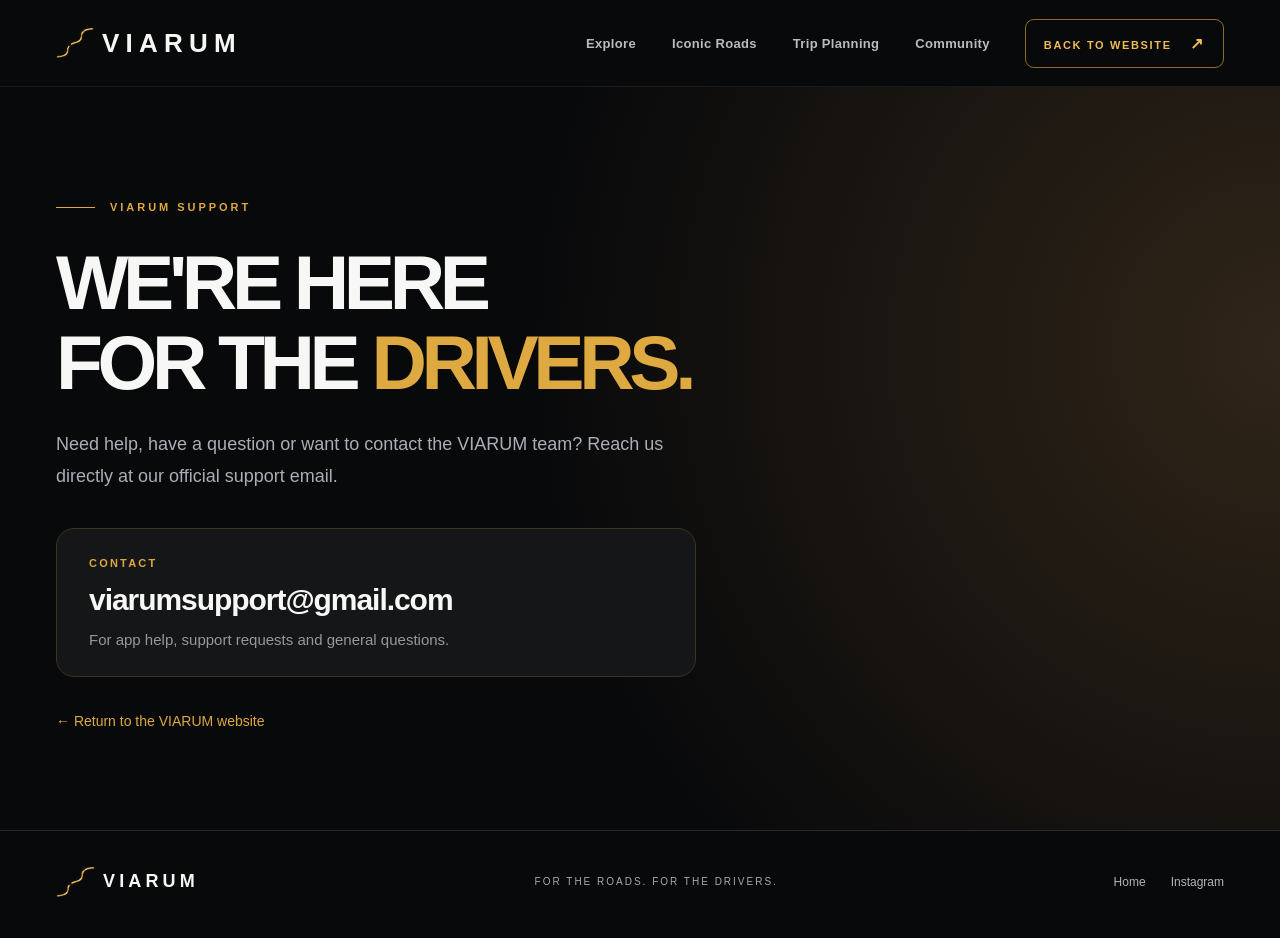
==== support.html @ e1562cad "Launch premium VIARUM marketing website with original brand assets and app previews" ====
<!doctype html>
<html lang="en">
<head>
  <meta charset="utf-8"><meta name="viewport" content="width=device-width, initial-scale=1">
  <meta name="theme-color" content="#08090b">
  <meta name="description" content="VIARUM support and contact information.">
  <link rel="icon" type="image/png" href="assets/favicon.png">
  <link rel="stylesheet" href="styles.css">
  <title>Support | VIARUM</title>
  <script src="script.js" defer></script>
</head>
<body>
  <a class="skip" href="#main">Skip to main content</a>
  <header class="site-header">
    <div class="container header-inner">
      <a class="brand" href="index.html"><img class="brand-mark" src="assets/viarum-mark.png" alt="" width="38" height="38"><span class="brand-name">VIARUM</span></a>
      <nav class="desktop-nav" aria-label="Main navigation"><a href="index.html#explore">Explore</a><a href="index.html#roads">Iconic Roads</a><a href="index.html#planner">Trip Planning</a><a href="index.html#community">Community</a></nav>
      <div class="nav-end"><a class="nav-cta" href="index.html">BACK TO WEBSITE <span aria-hidden="true">↗</span></a><button type="button" class="menu-toggle" aria-label="Open navigation" aria-controls="mobile-nav" aria-expanded="false"><span></span><span></span></button></div>
    </div>
    <nav class="mobile-nav" id="mobile-nav" hidden aria-label="Mobile navigation"><a href="index.html">Home</a><a href="index.html#explore">Explore</a><a href="index.html#roads">Iconic Roads</a></nav>
  </header>
  <main id="main" class="support-main"><div class="container support-content"><p class="eyebrow"><span class="gold-rule"></span> VIARUM SUPPORT</p><h1>WE'RE HERE<br>FOR THE <em>DRIVERS.</em></h1><p>Need help, have a question or want to contact the VIARUM team? Reach us directly at our official support email.</p><div class="support-panel"><p>CONTACT</p><a href="mailto:viarumsupport@gmail.com">viarumsupport@gmail.com</a><span>For app help, support requests and general questions.</span></div><a class="text-back" href="index.html">← Return to the VIARUM website</a></div></main>
  <footer class="site-footer"><div class="container footer-inner"><div class="footer-brand"><img src="assets/viarum-mark.png" alt="" width="40" height="35"><span>VIARUM</span></div><p>FOR THE ROADS. FOR THE DRIVERS.</p><nav aria-label="Footer navigation"><a href="index.html">Home</a><a href="https://www.instagram.com/viarumapp/" target="_blank" rel="noopener noreferrer">Instagram</a></nav></div></footer>
</body>
</html>
---- styles.css ----
:root{--bg:#090a0c;--panel:#161719;--panel2:#1f2023;--stroke:#313237;--gold:#dea940;--gold-light:#f3d08b;--white:#f7f7f6;--muted:#a7a8ad;--soft:#787b83;--max:1320px}
*{box-sizing:border-box}
html{scroll-behavior:smooth}
body{margin:0;overflow-x:hidden;background:var(--bg);color:var(--white);font-family:-apple-system,BlinkMacSystemFont,"Helvetica Neue",Arial,sans-serif;-webkit-font-smoothing:antialiased}
a{color:inherit;text-decoration:none}
img{display:block;max-width:100%}
button{font:inherit}
.container{width:min(var(--max),calc(100% - 112px));margin:0 auto}
.skip{position:absolute;left:-999px;top:auto;width:1px;height:1px;overflow:hidden}
.skip:focus{left:12px;top:12px;width:auto;height:auto;z-index:1000;padding:10px 15px;color:#000;background:#fff}
.site-header{position:sticky;top:0;z-index:90;height:87px;background:rgba(9,10,12,.92);border-bottom:1px solid rgba(255,255,255,.07);backdrop-filter:blur(22px)}
.header-inner{height:100%;display:flex;align-items:center;justify-content:space-between;gap:35px}
.brand,.footer-brand{display:inline-flex;align-items:center;gap:8px}
.brand-mark{width:38px;height:38px;object-fit:contain;object-position:center;mix-blend-mode:screen}
.brand-name,.footer-brand span{font-size:26px;letter-spacing:.24em;font-weight:760;color:#f6f6f4}
.desktop-nav{display:flex;align-items:center;gap:36px;margin-left:auto}
.desktop-nav a{font-size:13px;font-weight:580;color:#b8bbc0;letter-spacing:.025em;transition:color .2s}
.desktop-nav a:hover{color:var(--white)}
.nav-end{display:flex;align-items:center}
.nav-cta{border:1px solid rgba(222,169,64,.62);border-radius:9px;color:#f0bb57;padding:14px 18px;font-size:11px;letter-spacing:.15em;font-weight:800;transition:background .2s}
.nav-cta:hover{background:#2d2619}
.nav-cta span{margin-left:14px;font-size:16px}
.menu-toggle{display:none;border:0;background:transparent;width:42px;height:42px;flex-direction:column;justify-content:center;align-items:center;gap:6px;cursor:pointer}
.menu-toggle span{width:23px;height:2px;background:var(--gold)}
.menu-toggle[aria-expanded="true"] span:first-child{transform:translateY(4px) rotate(45deg)}
.menu-toggle[aria-expanded="true"] span:last-child{transform:translateY(-4px) rotate(-45deg)}
.mobile-nav{display:none}
/* hero */
.hero{position:relative;overflow:hidden;border-bottom:1px solid rgba(255,255,255,.085)}
.hero-ambient{position:absolute;pointer-events:none;inset:0;background:radial-gradient(circle at 72% 40%,rgba(167,108,30,.22),transparent 30%),linear-gradient(90deg,#090a0c 0%,#0a0b0e 42%,#101013 100%)}
.hero-layout{position:relative;display:grid;grid-template-columns:51% 49%;align-items:center;min-height:790px}
.hero-content{position:relative;z-index:4;padding:76px 0 86px}
.hero-kicker,.eyebrow{display:flex;align-items:center;gap:15px;font-size:11px;letter-spacing:.27em;color:var(--gold);font-weight:800;line-height:1.7}
.gold-rule{display:inline-block;width:39px;height:1px;background:var(--gold)}
.hero h1{font-size:clamp(63px,6.1vw,101px);line-height:.98;letter-spacing:-.077em;font-weight:810;margin:30px 0 27px;white-space:nowrap}
.hero h1 span{color:var(--gold)}
.hero-description{font-size:17px;line-height:1.76;color:#b8bbc1;max-width:520px;margin:0}
.hero-actions{display:flex;gap:14px;flex-wrap:wrap;margin-top:34px}
.button{display:inline-flex;align-items:center;justify-content:center;gap:20px;min-height:59px;padding:0 29px;border:1px solid transparent;border-radius:11px;font-weight:820;font-size:12px;letter-spacing:.095em;transition:transform .2s ease,background .2s ease}
.button:hover{transform:translateY(-3px)}
.button-gold{background:linear-gradient(125deg,#eab654,#f2d184 52%,#d4a045);color:#13100b;box-shadow:0 12px 42px rgba(222,169,64,.16)}
.button-outline{border-color:#454649;background:rgba(24,25,29,.55);color:#e7e7e9}
.hero-subline{margin:44px 0 0;font-size:9px;letter-spacing:.16em;color:#8c8d90;font-weight:740}
.hero-subline span{color:var(--gold);margin:0 8px}
.hero-stage{position:relative;height:715px;margin-left:-56px}
.road-photo-wrap{position:absolute;top:22px;right:-56px;width:90%;height:660px;overflow:hidden;border-radius:22px;border:1px solid rgba(222,169,64,.18);box-shadow:0 30px 75px #0009}
.road-photo-wrap img{width:100%;height:100%;object-fit:cover;object-position:50% 52%;filter:saturate(1.02) contrast(1.02)}
.road-photo-wrap:after{content:"";position:absolute;inset:0;background:linear-gradient(90deg,#090a0c 0%,rgba(9,10,12,.46) 30%,transparent 72%),linear-gradient(0deg,rgba(0,0,0,.68),transparent 30%)}
.hero-halo{position:absolute;pointer-events:none;width:560px;height:540px;right:13%;top:9%;background:radial-gradient(circle,rgba(244,172,62,.11),transparent 64%);filter:blur(17px)}
.phone{position:relative;overflow:hidden;background:#080809;border:8px solid #262628;border-radius:47px;box-shadow:0 0 0 2px #515153,0 23px 70px rgba(0,0,0,.78)}
.phone img{width:100%;height:100%;object-fit:cover;object-position:top center;border-radius:37px}
.phone-camera{position:absolute;top:9px;left:50%;width:78px;height:19px;border-radius:18px;background:#020204;z-index:5;transform:translateX(-50%);box-shadow:0 1px 8px #0009}
.hero-phone{position:absolute;top:68px;right:-25px;width:247px;height:538px;z-index:2;transform:rotate(3deg)}
.hero-stamp{position:absolute;bottom:60px;left:64px;z-index:3;padding:12px 24px;display:flex;gap:6px;align-items:center;border:1px solid #92713b77;background:#121311df;backdrop-filter:blur(15px);border-radius:14px;box-shadow:0 10px 50px #0008}
.hero-stamp img{width:72px;height:46px;object-fit:contain;mix-blend-mode:screen}
.hero-stamp span{font-size:12px;letter-spacing:.18em;font-weight:790;color:#f1dbb1;line-height:1.6}
.hero-image-caption{position:absolute;right:0;bottom:2px;font-size:10px;letter-spacing:.17em;color:#8e8f93;font-weight:700}
.hero-bottom{position:relative;display:flex;align-items:center;justify-content:space-between;padding:14px 0 23px;font-size:9px;color:#8d8e92;letter-spacing:.22em;font-weight:700}
/* intro */
.intro-section{padding:135px 0 148px;background:#0b0c0e}
.intro-grid{display:grid;grid-template-columns:31% 69%;gap:30px}
.intro-label{font-size:11px;font-weight:780;letter-spacing:.19em;color:#aaadb2;padding-top:24px}
.section-no{color:var(--gold)}
.intro-body h2{margin:0;font-size:clamp(43px,5.4vw,76px);line-height:1.12;letter-spacing:-.055em;font-weight:780}
em{font-style:normal;color:var(--gold)}
.intro-body p{margin:29px 0 39px;font-size:18px;color:#afb2bb;line-height:1.85;max-width:705px}
.intro-values{display:flex;flex-wrap:wrap;gap:15px}
.intro-values span{font-size:10px;color:#d9d9d9;letter-spacing:.16em;font-weight:800;border:1px solid #3d3d41;padding:13px 18px;border-radius:7px}
/* feature editorial */
.feature-section{border-top:1px solid rgba(255,255,255,.05);overflow:hidden}
.feature-roads{background:radial-gradient(circle at 30% 50%,rgba(198,130,36,.07),transparent 37%),#0e0f11}
.feature-planner{background:radial-gradient(circle at 78% 40%,rgba(198,130,36,.08),transparent 40%),#090a0c}
.feature-grid{display:grid;grid-template-columns:54% 46%;align-items:center;min-height:825px;gap:40px}
.feature-reverse{grid-template-columns:44% 56%}
.feature-visual{height:740px;position:relative}
.visual-roads{display:flex;align-items:center;justify-content:center}
.visual-texture{font-size:330px;font-weight:900;letter-spacing:-.1em;line-height:1;color:#1d1b18;position:absolute;top:160px;left:15px;text-shadow:0 0 50px #dda3380a}
.feature-phone{position:absolute;width:253px;height:550px;z-index:2}
.phone-roads-one{left:80px;top:54px;transform:rotate(-8deg)}
.phone-roads-two{left:280px;top:134px;transform:rotate(7deg);z-index:3}
.visual-label{position:absolute;bottom:10px;left:60px;font-size:10px;letter-spacing:.18em;color:#b1b2b5;font-weight:700}
.visual-label span{color:var(--gold)}
.feature-copy{padding:48px 0}
.feature-copy h2{font-weight:790;font-size:clamp(49px,4.6vw,71px);line-height:1.08;letter-spacing:-.06em;margin:28px 0}
.feature-copy>p:not(.eyebrow){font-size:17px;line-height:1.86;color:#aaadb5;max-width:500px}
.feature-details{display:grid;gap:23px;margin-top:39px;padding-top:29px;border-top:1px solid #323338}
.feature-details>div{display:flex;gap:20px;flex-direction:column}
.feature-details strong{font-size:11px;letter-spacing:.14em;color:#e9b653}
.feature-details span{color:#a8a9ad;font-size:14px;line-height:1.5}
.visual-plan{display:flex;align-items:center;justify-content:center}
.phone-plan-one{left:100px;top:35px;transform:rotate(-7deg);z-index:3}
.phone-plan-two{left:330px;top:140px;transform:rotate(7deg)}
/* scenic statement */
.cinematic{height:690px;position:relative;overflow:hidden;border-top:1px solid #403015;border-bottom:1px solid #4f3918}
.cinematic-image{position:absolute;inset:0;background:#050505}
.cinematic-image img{width:100%;height:100%;object-fit:cover;object-position:50% 65%;opacity:.61}
.cinematic-image:after{content:"";position:absolute;inset:0;background:linear-gradient(90deg,#08090be8 0%,#08090b8a 45%,#08090b2a 100%),linear-gradient(0deg,#08090ba8,transparent 35%)}
.cinematic-content{position:relative;height:100%;display:flex;flex-direction:column;align-items:flex-start;justify-content:center}
.cinematic-content img{object-fit:contain;object-position:left;width:120px;height:90px;mix-blend-mode:screen}
.cinematic-content p{font-weight:800;font-size:11px;letter-spacing:.27em;color:#f2c06b;margin:18px 0}
.cinematic-content h2{font-size:clamp(55px,6.2vw,94px);line-height:1.02;letter-spacing:-.06em;margin:6px 0;font-weight:810}
/* screenshots */
.community-section{padding:143px 0 130px;background:#0d0e10}
.community-head{display:flex;align-items:flex-end;justify-content:space-between;gap:65px}
.community-head h2{font-size:clamp(46px,5.1vw,76px);font-weight:790;letter-spacing:-.058em;line-height:1.1;margin:23px 0 0}
.community-head>p{max-width:340px;font-size:17px;line-height:1.83;color:#b1b2b8;margin:0 0 7px}
.screen-showcase{display:grid;grid-template-columns:repeat(3,minmax(0,1fr));gap:30px;margin-top:77px}
.showcase-item{min-width:0;display:flex;flex-direction:column;align-items:center;gap:28px}
.showcase-phone{width:min(100%,293px);height:637px}
.showcased{transform:translateY(-24px)}
.showcase-caption{width:min(100%,315px)}
.showcase-caption>span{font-size:10px;font-weight:810;letter-spacing:.16em;color:var(--gold)}
.showcase-caption h3{font-size:26px;letter-spacing:-.035em;font-weight:710;margin:12px 0 8px}
.showcase-caption p{margin:0;font-size:15px;line-height:1.68;color:#9c9ea5}
.screen-disclosure{text-align:center;font-size:11px;letter-spacing:.04em;color:#777982;margin-top:65px}
/* close */
.closing-section{border-top:1px solid #292a2e;background:radial-gradient(circle at 50% 40%,#2b2115 0%,#101012 42%,#090a0c 76%);padding:110px 0 120px}
.closing-inner{display:flex;align-items:center;flex-direction:column;text-align:center}
.closing-inner img{width:115px;height:88px;object-fit:contain;mix-blend-mode:screen;margin-bottom:32px}
.closing-inner .eyebrow{display:block}
.closing-inner h2{font-size:clamp(65px,7.3vw,106px);line-height:.98;letter-spacing:-.065em;margin:24px 0 21px}
.closing-inner>p:not(.eyebrow){max-width:620px;color:#b8b8bc;font-size:18px;line-height:1.85;margin:0 auto 36px}
/* footer */
.site-footer{padding:35px 0 40px;border-top:1px solid #292a30;background:#08090b}
.footer-inner{display:flex;align-items:center;justify-content:space-between;gap:24px}
.footer-brand img{width:39px;height:32px;object-fit:contain;mix-blend-mode:screen}
.footer-brand span{font-size:18px;letter-spacing:.23em}
.footer-inner p{font-size:10px;letter-spacing:.2em;color:#a9a9a9}
.footer-inner nav{display:flex;gap:25px;flex-wrap:wrap}
.footer-inner nav a{font-size:12px;color:#b4b4b8}
/* support */
.support-main{min-height:calc(100vh - 167px);display:flex;align-items:center;background:radial-gradient(circle at 100% 35%,#302518,#08090b 55%);padding:100px 0}
.support-content h1{font-size:clamp(55px,6vw,88px);line-height:1.05;letter-spacing:-.07em;margin:25px 0}
.support-content>p:not(.eyebrow){font-size:18px;line-height:1.8;color:#aaaeb6;max-width:610px}
.support-panel{max-width:640px;background:#151618;border:1px solid #3c3323;border-radius:18px;padding:28px 32px;margin:35px 0}
.support-panel>p{font-size:11px;font-weight:800;letter-spacing:.2em;color:var(--gold);margin:0 0 14px}
.support-panel>a{display:block;font-size:clamp(18px,3vw,30px);font-weight:650;letter-spacing:-.035em;overflow-wrap:anywhere}
.support-panel>span{display:block;margin-top:14px;color:#96989e;font-size:15px}
.text-back{font-size:14px;color:var(--gold)}
@media(max-width:1230px){
 .container{width:calc(100% - 76px)}
 .hero-layout{grid-template-columns:52% 48%}
 .hero h1{font-size:clamp(60px,6.1vw,84px)}
 .hero-stage{margin-left:-20px}
 .road-photo-wrap{right:-35px}
 .feature-grid{grid-template-columns:52% 48%}
 .feature-reverse{grid-template-columns:45% 55%}
 .phone-roads-one{left:40px}.phone-roads-two{left:205px}
 .phone-plan-one{left:60px}.phone-plan-two{left:230px}
}
@media(max-width:960px){
 .desktop-nav,.nav-cta{display:none}
 .menu-toggle{display:flex}
 .mobile-nav:not([hidden]){display:flex;flex-direction:column;gap:0;background:#111214;border-top:1px solid #303137;padding:9px 38px 22px}
 .mobile-nav a{font-size:15px;padding:15px 0;border-bottom:1px solid #292a2d}
 .hero-layout{grid-template-columns:1fr;min-height:auto}
 .hero-content{padding:88px 0 15px}
 .hero h1{font-size:clamp(65px,10.6vw,95px)}
 .hero-description{max-width:650px}
 .hero-stage{margin:15px auto 20px;width:min(100%,680px);height:650px}
 .road-photo-wrap{right:0;top:0;height:600px}
 .hero-phone{right:14px;top:50px}
 .hero-stamp{left:55px;bottom:65px}
 .intro-section{padding:100px 0}
 .intro-grid{grid-template-columns:1fr;gap:34px}
 .feature-grid,.feature-reverse{grid-template-columns:1fr;gap:0;padding-top:65px;padding-bottom:65px;min-height:auto}
 .feature-visual{order:2;width:min(100%,650px);margin:auto;height:700px}
 .feature-copy{order:1;padding:20px 0 40px}
 .feature-copy>p:not(.eyebrow){max-width:680px}
 .feature-details{grid-template-columns:repeat(2,1fr)}
 .phone-roads-one{left:15%;}.phone-roads-two{left:46%}
 .phone-plan-one{left:17%;}.phone-plan-two{left:48%}
 .cinematic{height:560px}
 .community-section{padding:100px 0}
 .community-head{display:block}
 .community-head>p{max-width:620px;margin-top:24px}
 .showcase-phone{height:550px}
}
@media(max-width:640px){
 .container{width:calc(100% - 38px)}
 .site-header{height:68px}
 .brand-mark{width:31px;height:31px}.brand-name{font-size:20px}
 .hero-content{padding:64px 0 0}
 .hero-kicker,.eyebrow{font-size:9px;letter-spacing:.19em;gap:10px}.gold-rule{width:25px}
 .hero h1{font-size:clamp(51px,13vw,70px);margin:24px 0}
 .hero-description{font-size:15px;line-height:1.76}
 .hero-actions{gap:11px;margin-top:27px}
 .button{font-size:11px;min-height:52px;width:100%;padding:0 22px}
 .hero-subline{font-size:7.5px;line-height:1.6;margin:26px 0 0}
 .hero-subline span{margin:0 3px}
 .hero-stage{height:510px;width:100%;margin-top:25px}
 .road-photo-wrap{height:485px;width:98%;right:0;top:0;border-radius:15px}
 .hero-phone{width:173px;height:376px;right:4px;top:38px;border-radius:34px;border-width:6px}
 .hero-phone img{border-radius:26px}
 .phone-camera{top:6px;height:12px;width:60px}
 .hero-stamp{left:-2px;bottom:28px;padding:8px 11px;border-radius:10px}
 .hero-stamp img{width:43px;height:33px}.hero-stamp span{font-size:8px}
 .hero-image-caption{right:8px;bottom:3px;font-size:7px}
 .hero-bottom{padding:9px 0 20px}
 .intro-section{padding:77px 0 84px}
 .intro-grid{gap:27px}.intro-body h2{font-size:clamp(38px,10vw,53px)}
 .intro-body p{font-size:15px;margin:20px 0 28px}
 .intro-values{gap:8px}.intro-values span{font-size:8px;padding:10px 12px}
 .feature-grid,.feature-reverse{padding-top:65px;padding-bottom:42px}
 .feature-copy h2{font-size:clamp(42px,11vw,60px);margin:17px 0}
 .feature-copy>p:not(.eyebrow){font-size:15px;line-height:1.77}
 .feature-details{display:block;margin-top:25px;padding-top:20px}.feature-details>div{margin-bottom:18px;gap:7px}
 .feature-visual{height:535px}
 .feature-phone{width:177px;height:387px;border-width:6px;border-radius:34px}
 .feature-phone img{border-radius:25px}
 .phone-roads-one{left:3%;top:38px}.phone-roads-two{left:46%;top:110px}
 .phone-plan-one{left:5%;top:37px}.phone-plan-two{left:47%;top:110px}
 .visual-texture{font-size:230px;left:2px;top:120px}
 .visual-label{font-size:8px;left:5px;bottom:15px}
 .cinematic{height:460px}
 .cinematic-content img{width:76px;height:58px}
 .cinematic-content h2{font-size:clamp(42px,10.6vw,62px)}
 .cinematic-content p{font-size:8.5px}
 .community-section{padding:78px 0}
 .community-head h2{font-size:clamp(43px,10vw,57px);margin-top:15px}
 .community-head>p{font-size:15px;line-height:1.77;margin-top:16px}
 .screen-showcase{display:flex;overflow-x:auto;scroll-snap-type:x mandatory;gap:20px;align-items:flex-start;margin:38px -19px 0;padding:10px 35px 35px;scrollbar-width:none}
 .screen-showcase::-webkit-scrollbar{display:none}
 .showcase-item{flex:0 0 75vw;max-width:300px;scroll-snap-align:center;gap:23px}
 .showcase-phone{width:100%;height:auto;aspect-ratio:706/1536;max-height:630px;border-radius:37px}
 .showcase-phone img{border-radius:28px}
 .showcased{transform:none}
 .showcase-caption{max-width:100%}
 .showcase-caption h3{font-size:21px}
 .showcase-caption p{font-size:13px}
 .screen-disclosure{font-size:10px;margin-top:16px}
 .closing-section{padding:88px 0 95px}
 .closing-inner img{width:95px;height:70px;margin-bottom:18px}
 .closing-inner h2{font-size:clamp(49px,12vw,75px)}
 .closing-inner>p:not(.eyebrow){font-size:15px}
 .closing-inner .button{width:auto;min-width:240px}
 .footer-inner{flex-direction:column;align-items:flex-start;gap:12px}
 .footer-inner nav{gap:20px}
 .support-main{padding:90px 0}
 .support-content h1{font-size:clamp(45px,12vw,65px)}
 .support-content>p:not(.eyebrow){font-size:15px}
 .support-panel{padding:23px}
}
@media(prefers-reduced-motion:reduce){html{scroll-behavior:auto}.button{transition:none}}
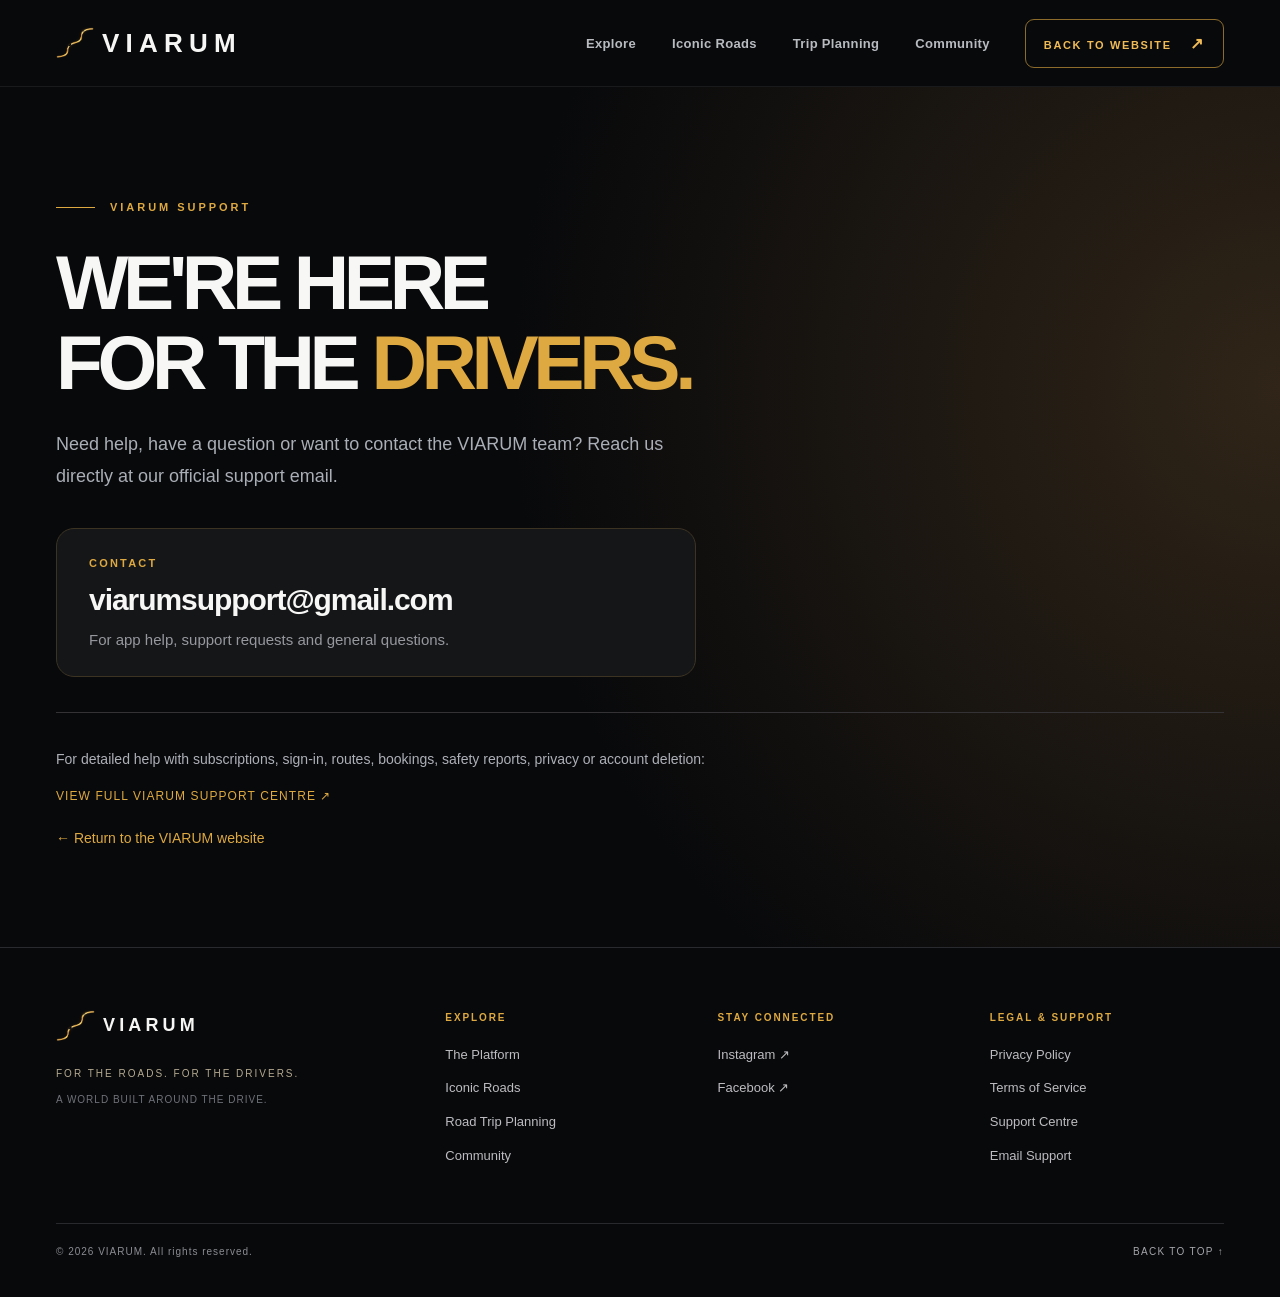
==== commit 8384669a: "Add official Facebook and legal policy links with luxury footer" ====
--- a/support.html
+++ b/support.html
@@ -19,7 +19,15 @@
     </div>
     <nav class="mobile-nav" id="mobile-nav" hidden aria-label="Mobile navigation"><a href="index.html">Home</a><a href="index.html#explore">Explore</a><a href="index.html#roads">Iconic Roads</a></nav>
   </header>
-  <main id="main" class="support-main"><div class="container support-content"><p class="eyebrow"><span class="gold-rule"></span> VIARUM SUPPORT</p><h1>WE'RE HERE<br>FOR THE <em>DRIVERS.</em></h1><p>Need help, have a question or want to contact the VIARUM team? Reach us directly at our official support email.</p><div class="support-panel"><p>CONTACT</p><a href="mailto:viarumsupport@gmail.com">viarumsupport@gmail.com</a><span>For app help, support requests and general questions.</span></div><a class="text-back" href="index.html">← Return to the VIARUM website</a></div></main>
-  <footer class="site-footer"><div class="container footer-inner"><div class="footer-brand"><img src="assets/viarum-mark.png" alt="" width="40" height="35"><span>VIARUM</span></div><p>FOR THE ROADS. FOR THE DRIVERS.</p><nav aria-label="Footer navigation"><a href="index.html">Home</a><a href="https://www.instagram.com/viarumapp/" target="_blank" rel="noopener noreferrer">Instagram</a></nav></div></footer>
+  <main id="main" class="support-main"><div class="container support-content"><p class="eyebrow"><span class="gold-rule"></span> VIARUM SUPPORT</p><h1>WE'RE HERE<br>FOR THE <em>DRIVERS.</em></h1><p>Need help, have a question or want to contact the VIARUM team? Reach us directly at our official support email.</p><div class="support-panel"><p>CONTACT</p><a href="mailto:viarumsupport@gmail.com">viarumsupport@gmail.com</a><span>For app help, support requests and general questions.</span></div><div class="support-more"><p>For detailed help with subscriptions, sign-in, routes, bookings, safety reports, privacy or account deletion:</p><a class="text-back" href="https://viarumapp.github.io/viarum/support.html">VIEW FULL VIARUM SUPPORT CENTRE ↗</a></div><a class="text-back" href="index.html">← Return to the VIARUM website</a></div></main>
+  <footer class="site-footer">
+ <div class="container footer-inner footer-luxe">
+  <div class="footer-identity"><a class="footer-brand" href="index.html" aria-label="VIARUM home"><img src="assets/viarum-mark.png" alt="" width="40" height="35"><span>VIARUM</span></a><p>FOR THE ROADS. FOR THE DRIVERS.</p><span class="footer-tagline">A WORLD BUILT AROUND THE DRIVE.</span></div>
+  <div class="footer-group"><p class="footer-heading">EXPLORE</p><nav aria-label="Explore"><a href="index.html#explore">The Platform</a><a href="index.html#roads">Iconic Roads</a><a href="index.html#planner">Road Trip Planning</a><a href="index.html#community">Community</a></nav></div>
+  <div class="footer-group"><p class="footer-heading">STAY CONNECTED</p><nav aria-label="Social media"><a href="https://www.instagram.com/viarumapp/" target="_blank" rel="noopener noreferrer">Instagram ↗</a><a href="https://www.facebook.com/profile.php?id=1287284864467090" target="_blank" rel="noopener noreferrer">Facebook ↗</a></nav></div>
+  <div class="footer-group"><p class="footer-heading">LEGAL & SUPPORT</p><nav aria-label="Legal and support"><a href="https://viarumapp.github.io/viarum/privacy.html">Privacy Policy</a><a href="https://viarumapp.github.io/viarum/terms.html">Terms of Service</a><a href="https://viarumapp.github.io/viarum/support.html">Support Centre</a><a href="mailto:viarumsupport@gmail.com">Email Support</a></nav></div>
+ </div>
+ <div class="container footer-base"><span>© 2026 VIARUM. All rights reserved.</span><a href="#top">BACK TO TOP ↑</a></div>
+</footer>
 </body>
 </html>
--- a/styles.css
+++ b/styles.css
@@ -242,3 +242,23 @@
  .support-panel{padding:23px}
 }
 @media(prefers-reduced-motion:reduce){html{scroll-behavior:auto}.button{transition:none}}
+
+/* Official social and legal footer */
+.site-footer{padding-top:62px}
+.footer-luxe{display:grid;grid-template-columns:minmax(230px,1.5fr) repeat(3,minmax(140px,1fr));gap:38px;align-items:start}
+.footer-luxe .footer-identity{min-width:0}
+.footer-luxe .footer-identity p{font-size:10px;letter-spacing:.2em;margin-top:20px;color:#b5aa91;line-height:1.6}
+.footer-tagline{display:block;color:#70727a;font-size:10px;letter-spacing:.1em;margin-top:12px}
+.footer-luxe .footer-heading{font-size:10px;font-weight:800;letter-spacing:.19em;color:var(--gold);margin:2px 0 22px}
+.footer-luxe .footer-group nav{display:flex;flex-direction:column;align-items:flex-start;gap:13px}
+.footer-luxe .footer-group nav a{font-size:13px;color:#bdbdc1;letter-spacing:0;line-height:1.6;text-decoration:none;transition:color .2s ease}
+.footer-luxe .footer-group nav a:hover,.footer-luxe .footer-group nav a:focus{color:var(--gold)}
+.footer-base{display:flex;justify-content:space-between;align-items:center;gap:15px;flex-wrap:wrap;border-top:1px solid #27292d;padding-top:22px;margin-top:56px;color:#8b8c92;font-size:10px;letter-spacing:.1em}
+.footer-base a{color:#a4a5aa;font-size:10px;text-decoration:none;letter-spacing:.13em}
+.closing-actions{display:flex;gap:15px;flex-wrap:wrap;justify-content:center}
+.closing-actions .button{min-width:192px}
+.support-more{border-top:1px solid #343235;padding:21px 0 25px;margin-top:24px}
+.support-more p{font-size:14px;color:#aeb0b8;line-height:1.7}
+.support-more .text-back{font-size:12px;letter-spacing:.09em}
+@media(max-width:920px){.footer-luxe{grid-template-columns:repeat(2,minmax(0,1fr));gap:40px}.footer-identity{grid-column:span 2}}
+@media(max-width:640px){.site-footer{padding-top:48px}.footer-luxe{grid-template-columns:repeat(2,minmax(0,1fr));gap:30px}.footer-identity{grid-column:span 2}.footer-luxe .footer-heading{font-size:9px}.footer-luxe .footer-group nav a{font-size:12px}.closing-actions{width:min(100%,340px);flex-direction:column}.closing-actions .button{width:100%}.footer-base{margin-top:36px}}
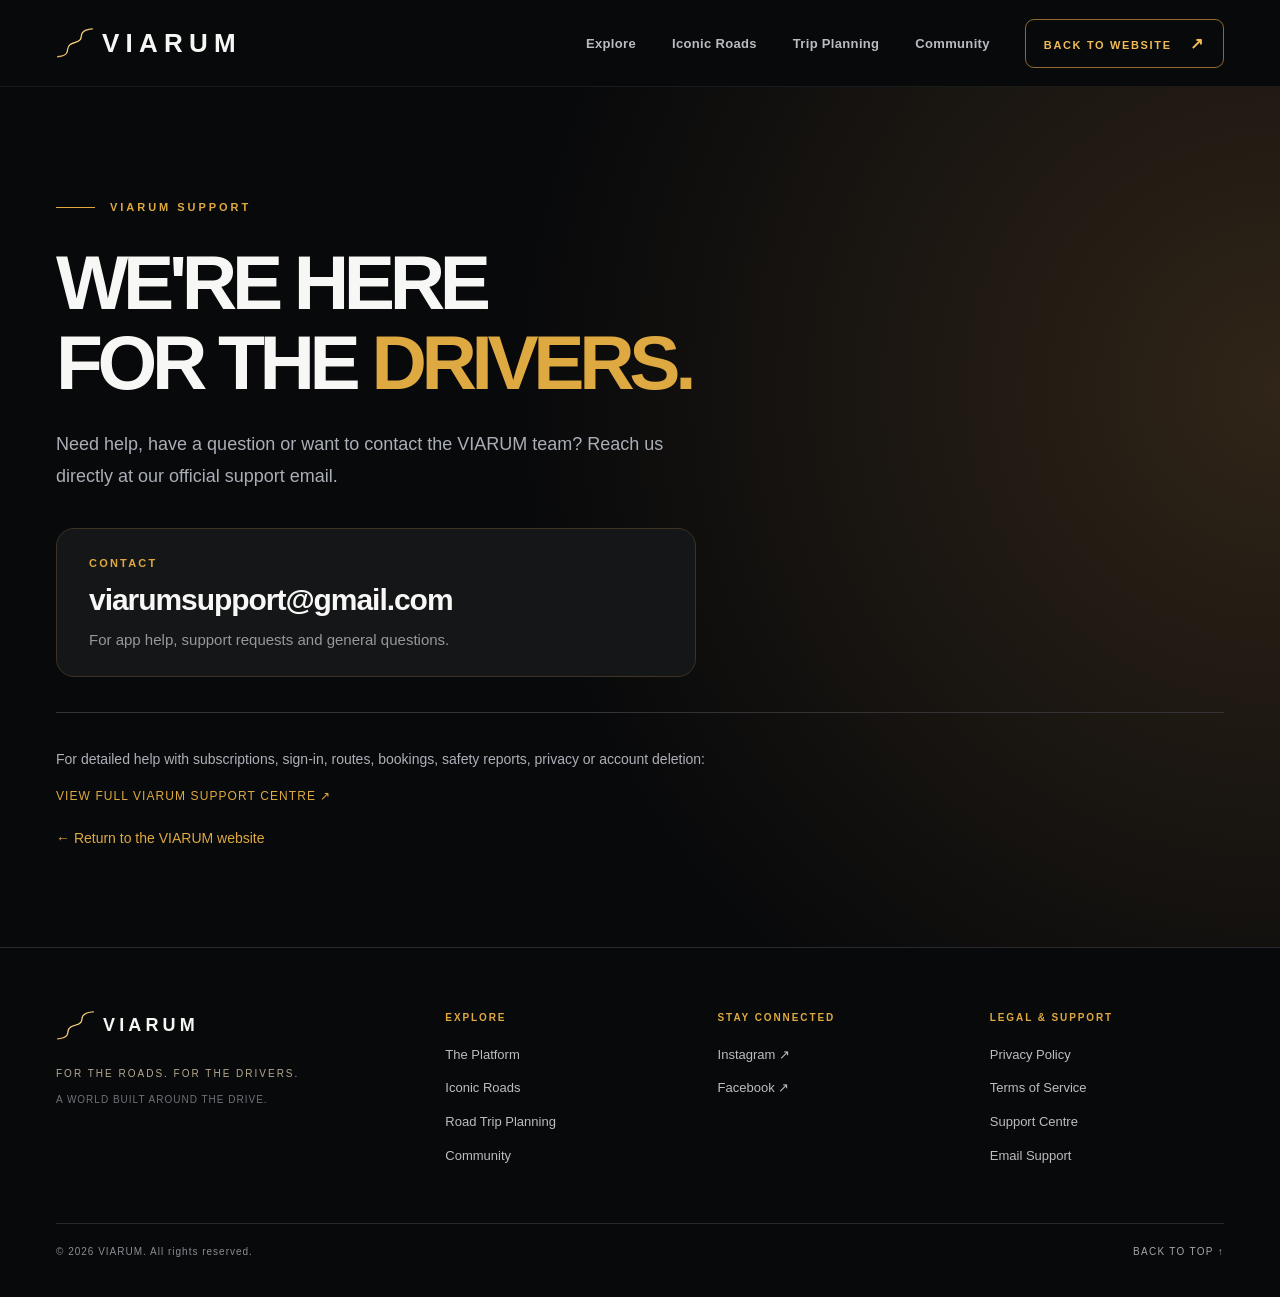
==== commit 1e20b887: "Use a continuous gold road mark on the website" ====
--- a/support.html
+++ b/support.html
@@ -13,7 +13,7 @@
   <a class="skip" href="#main">Skip to main content</a>
   <header class="site-header">
     <div class="container header-inner">
-      <a class="brand" href="index.html"><img class="brand-mark" src="assets/viarum-mark.png" alt="" width="38" height="38"><span class="brand-name">VIARUM</span></a>
+      <a class="brand" href="index.html"><img class="brand-mark" src="assets/viarum-road-mark.svg" alt="" width="38" height="38"><span class="brand-name">VIARUM</span></a>
       <nav class="desktop-nav" aria-label="Main navigation"><a href="index.html#explore">Explore</a><a href="index.html#roads">Iconic Roads</a><a href="index.html#planner">Trip Planning</a><a href="index.html#community">Community</a></nav>
       <div class="nav-end"><a class="nav-cta" href="index.html">BACK TO WEBSITE <span aria-hidden="true">↗</span></a><button type="button" class="menu-toggle" aria-label="Open navigation" aria-controls="mobile-nav" aria-expanded="false"><span></span><span></span></button></div>
     </div>
@@ -22,9 +22,9 @@
   <main id="main" class="support-main"><div class="container support-content"><p class="eyebrow"><span class="gold-rule"></span> VIARUM SUPPORT</p><h1>WE'RE HERE<br>FOR THE <em>DRIVERS.</em></h1><p>Need help, have a question or want to contact the VIARUM team? Reach us directly at our official support email.</p><div class="support-panel"><p>CONTACT</p><a href="mailto:viarumsupport@gmail.com">viarumsupport@gmail.com</a><span>For app help, support requests and general questions.</span></div><div class="support-more"><p>For detailed help with subscriptions, sign-in, routes, bookings, safety reports, privacy or account deletion:</p><a class="text-back" href="https://viarumapp.github.io/viarum/support.html">VIEW FULL VIARUM SUPPORT CENTRE ↗</a></div><a class="text-back" href="index.html">← Return to the VIARUM website</a></div></main>
   <footer class="site-footer">
  <div class="container footer-inner footer-luxe">
-  <div class="footer-identity"><a class="footer-brand" href="index.html" aria-label="VIARUM home"><img src="assets/viarum-mark.png" alt="" width="40" height="35"><span>VIARUM</span></a><p>FOR THE ROADS. FOR THE DRIVERS.</p><span class="footer-tagline">A WORLD BUILT AROUND THE DRIVE.</span></div>
+  <div class="footer-identity"><a class="footer-brand" href="index.html" aria-label="VIARUM home"><img src="assets/viarum-road-mark.svg" alt="" width="40" height="35"><span>VIARUM</span></a><p>FOR THE ROADS. FOR THE DRIVERS.</p><span class="footer-tagline">A WORLD BUILT AROUND THE DRIVE.</span></div>
   <div class="footer-group"><p class="footer-heading">EXPLORE</p><nav aria-label="Explore"><a href="index.html#explore">The Platform</a><a href="index.html#roads">Iconic Roads</a><a href="index.html#planner">Road Trip Planning</a><a href="index.html#community">Community</a></nav></div>
-  <div class="footer-group"><p class="footer-heading">STAY CONNECTED</p><nav aria-label="Social media"><a href="https://www.instagram.com/viarumapp/" target="_blank" rel="noopener noreferrer">Instagram ↗</a><a href="https://www.facebook.com/profile.php?id=1287284864467090" target="_blank" rel="noopener noreferrer">Facebook ↗</a></nav></div>
+  <div class="footer-group"><p class="footer-heading">STAY CONNECTED</p><nav aria-label="Social media"><a href="https://www.instagram.com/viarumapp/" target="_blank" rel="noopener noreferrer">Instagram ↗</a><a href="https://www.facebook.com/1287284864467090/">Facebook ↗</a></nav></div>
   <div class="footer-group"><p class="footer-heading">LEGAL & SUPPORT</p><nav aria-label="Legal and support"><a href="https://viarumapp.github.io/viarum/privacy.html">Privacy Policy</a><a href="https://viarumapp.github.io/viarum/terms.html">Terms of Service</a><a href="https://viarumapp.github.io/viarum/support.html">Support Centre</a><a href="mailto:viarumsupport@gmail.com">Email Support</a></nav></div>
  </div>
  <div class="container footer-base"><span>© 2026 VIARUM. All rights reserved.</span><a href="#top">BACK TO TOP ↑</a></div>
--- a/styles.css
+++ b/styles.css
@@ -262,3 +262,29 @@
 .support-more .text-back{font-size:12px;letter-spacing:.09em}
 @media(max-width:920px){.footer-luxe{grid-template-columns:repeat(2,minmax(0,1fr));gap:40px}.footer-identity{grid-column:span 2}}
 @media(max-width:640px){.site-footer{padding-top:48px}.footer-luxe{grid-template-columns:repeat(2,minmax(0,1fr));gap:30px}.footer-identity{grid-column:span 2}.footer-luxe .footer-heading{font-size:9px}.footer-luxe .footer-group nav a{font-size:12px}.closing-actions{width:min(100%,340px);flex-direction:column}.closing-actions .button{width:100%}.footer-base{margin-top:36px}}
+
+/* App Store buttons use the real listing when Apple's catalog confirms release */
+.closing-actions{align-items:center}
+.closing-actions [data-viarum-store-link]{display:inline-flex}
+
+.hero-launch{position:absolute;inset:0;width:100%;height:100%;object-fit:cover;z-index:3}
+.hero-replay{position:absolute;bottom:13%;left:50%;transform:translateX(-50%);z-index:6;min-height:44px;padding:0 14px;border:1px solid #ac915e;border-radius:999px;background:#111318;color:#f1dbb1;font:inherit;font-size:12px;font-weight:600;white-space:nowrap;cursor:pointer}
+.hero-replay:focus-visible{outline:2px solid #f1dbb1;outline-offset:3px}
+@media(prefers-reduced-motion:reduce){.hero-launch,.hero-replay{display:none}}
+
+/* Shared page tabs and homepage motion. */
+.site-header{height:auto}
+.header-inner{min-height:86px}
+.site-tabs{display:flex;justify-content:center;gap:clamp(18px,5vw,48px);border-top:1px solid rgba(255,255,255,.07);padding:0 16px}
+.site-tabs a{padding:9px 2px;color:#b8bbc0;font-size:12px;border-bottom:2px solid transparent;transition:color .2s,border-color .2s}
+.site-tabs a:hover,.site-tabs a:focus-visible,.site-tabs a[aria-current=page]{color:var(--gold);border-bottom-color:currentColor}
+main section[id]{scroll-margin-top:135px}
+.hero-tour-frame{position:absolute;inset:0;z-index:3}
+.hero-tour-frame.is-playing{animation:tour-screen 2.8s both}
+.visual-roads.is-in-view .feature-phone,.visual-planner.is-in-view .feature-phone{animation:phone-reveal .85s cubic-bezier(.2,.7,.2,1) both}
+.visual-roads.is-in-view .feature-phone:nth-of-type(2),.visual-planner.is-in-view .feature-phone:nth-of-type(2){animation-delay:.12s}
+@keyframes phone-reveal{from{opacity:.55;translate:0 18px}to{opacity:1;translate:0 0}}
+@keyframes tour-screen{0%,100%{opacity:0}18%,82%{opacity:1}}
+@media(max-width:640px){.header-inner{min-height:62px}.site-tabs a{padding-block:8px}}
+@media(prefers-reduced-motion:reduce){.site-tabs a{transition:none}.hero-tour-frame{display:none}.visual-roads.is-in-view .feature-phone,.visual-planner.is-in-view .feature-phone{animation:none}}
+.hero-tour-frame[hidden],.hero-launch[hidden],.hero-replay[hidden]{display:none}
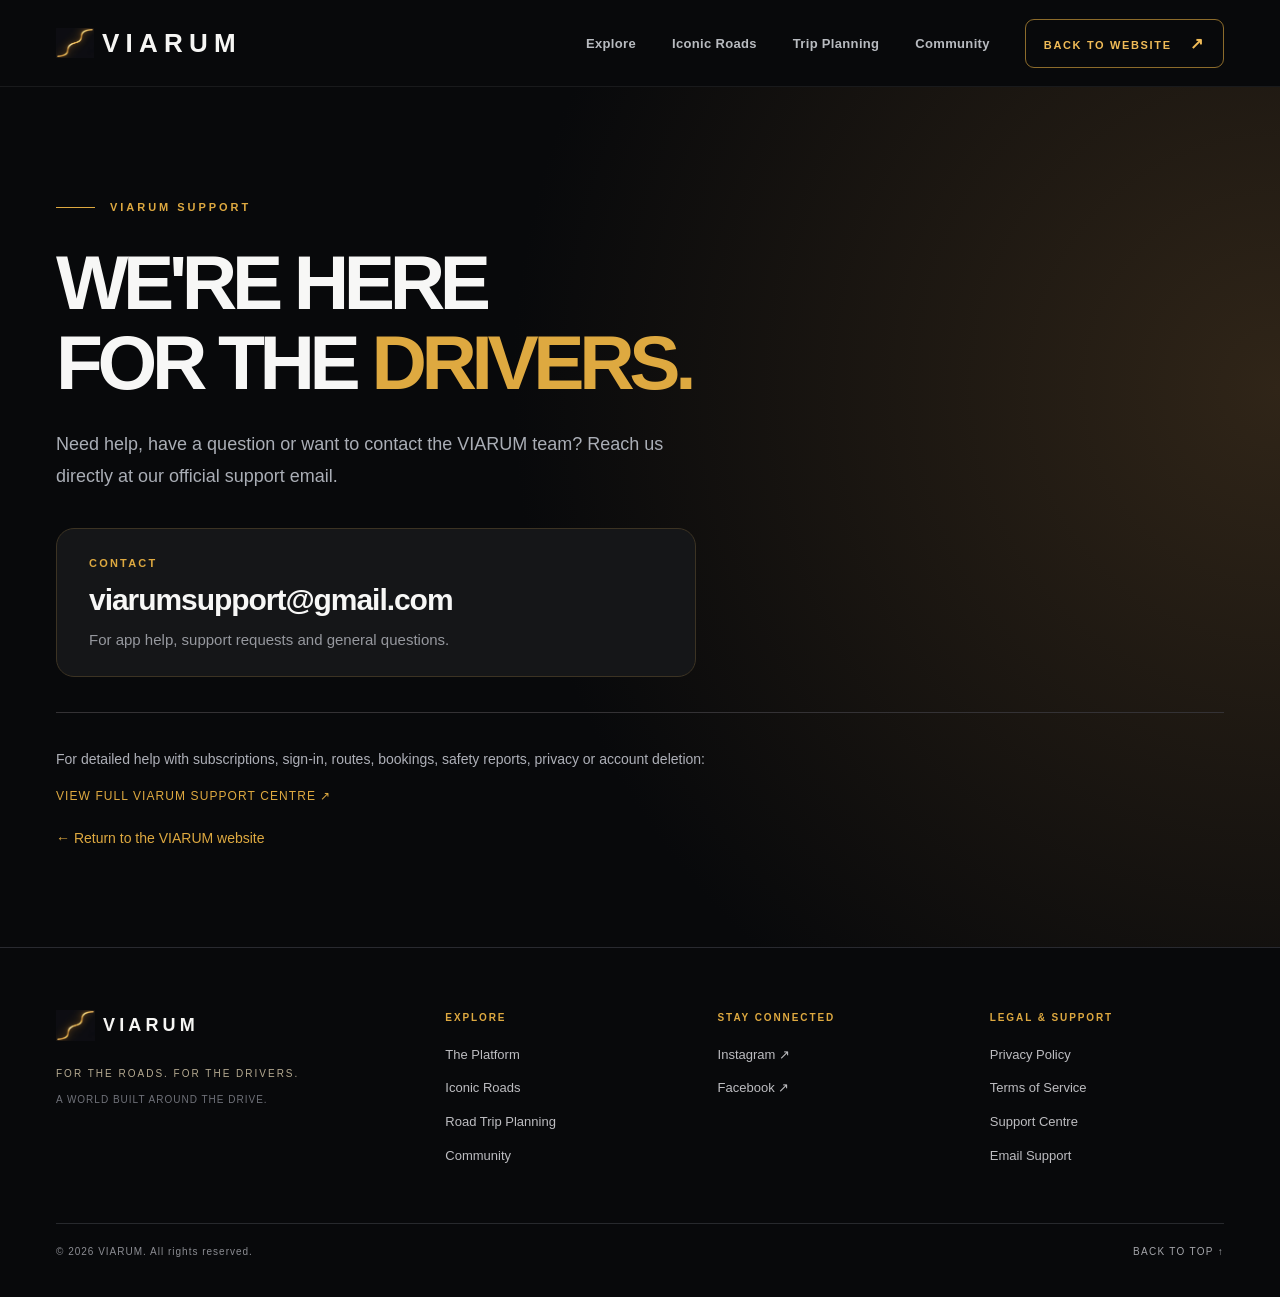
==== commit fb3144a8: "Use the supplied VIARUM brand artwork on the website" ====
--- a/support.html
+++ b/support.html
@@ -4,7 +4,7 @@
   <meta charset="utf-8"><meta name="viewport" content="width=device-width, initial-scale=1">
   <meta name="theme-color" content="#08090b">
   <meta name="description" content="VIARUM support and contact information.">
-  <link rel="icon" type="image/png" href="assets/favicon.png">
+  <link rel="icon" type="image/png" href="assets/viarum-reference-icon.png">
   <link rel="stylesheet" href="styles.css">
   <title>Support | VIARUM</title>
   <script src="script.js" defer></script>
@@ -13,7 +13,7 @@
   <a class="skip" href="#main">Skip to main content</a>
   <header class="site-header">
     <div class="container header-inner">
-      <a class="brand" href="index.html"><img class="brand-mark" src="assets/viarum-road-mark.svg" alt="" width="38" height="38"><span class="brand-name">VIARUM</span></a>
+      <a class="brand" href="index.html"><img class="brand-mark" src="assets/viarum-reference-mark.webp" alt="" width="38" height="38"><span class="brand-name">VIARUM</span></a>
       <nav class="desktop-nav" aria-label="Main navigation"><a href="index.html#explore">Explore</a><a href="index.html#roads">Iconic Roads</a><a href="index.html#planner">Trip Planning</a><a href="index.html#community">Community</a></nav>
       <div class="nav-end"><a class="nav-cta" href="index.html">BACK TO WEBSITE <span aria-hidden="true">↗</span></a><button type="button" class="menu-toggle" aria-label="Open navigation" aria-controls="mobile-nav" aria-expanded="false"><span></span><span></span></button></div>
     </div>
@@ -22,7 +22,7 @@
   <main id="main" class="support-main"><div class="container support-content"><p class="eyebrow"><span class="gold-rule"></span> VIARUM SUPPORT</p><h1>WE'RE HERE<br>FOR THE <em>DRIVERS.</em></h1><p>Need help, have a question or want to contact the VIARUM team? Reach us directly at our official support email.</p><div class="support-panel"><p>CONTACT</p><a href="mailto:viarumsupport@gmail.com">viarumsupport@gmail.com</a><span>For app help, support requests and general questions.</span></div><div class="support-more"><p>For detailed help with subscriptions, sign-in, routes, bookings, safety reports, privacy or account deletion:</p><a class="text-back" href="https://viarumapp.github.io/viarum/support.html">VIEW FULL VIARUM SUPPORT CENTRE ↗</a></div><a class="text-back" href="index.html">← Return to the VIARUM website</a></div></main>
   <footer class="site-footer">
  <div class="container footer-inner footer-luxe">
-  <div class="footer-identity"><a class="footer-brand" href="index.html" aria-label="VIARUM home"><img src="assets/viarum-road-mark.svg" alt="" width="40" height="35"><span>VIARUM</span></a><p>FOR THE ROADS. FOR THE DRIVERS.</p><span class="footer-tagline">A WORLD BUILT AROUND THE DRIVE.</span></div>
+  <div class="footer-identity"><a class="footer-brand" href="index.html" aria-label="VIARUM home"><img src="assets/viarum-reference-mark.webp" alt="" width="40" height="35"><span>VIARUM</span></a><p>FOR THE ROADS. FOR THE DRIVERS.</p><span class="footer-tagline">A WORLD BUILT AROUND THE DRIVE.</span></div>
   <div class="footer-group"><p class="footer-heading">EXPLORE</p><nav aria-label="Explore"><a href="index.html#explore">The Platform</a><a href="index.html#roads">Iconic Roads</a><a href="index.html#planner">Road Trip Planning</a><a href="index.html#community">Community</a></nav></div>
   <div class="footer-group"><p class="footer-heading">STAY CONNECTED</p><nav aria-label="Social media"><a href="https://www.instagram.com/viarumapp/" target="_blank" rel="noopener noreferrer">Instagram ↗</a><a href="https://www.facebook.com/1287284864467090/">Facebook ↗</a></nav></div>
   <div class="footer-group"><p class="footer-heading">LEGAL & SUPPORT</p><nav aria-label="Legal and support"><a href="https://viarumapp.github.io/viarum/privacy.html">Privacy Policy</a><a href="https://viarumapp.github.io/viarum/terms.html">Terms of Service</a><a href="https://viarumapp.github.io/viarum/support.html">Support Centre</a><a href="mailto:viarumsupport@gmail.com">Email Support</a></nav></div>
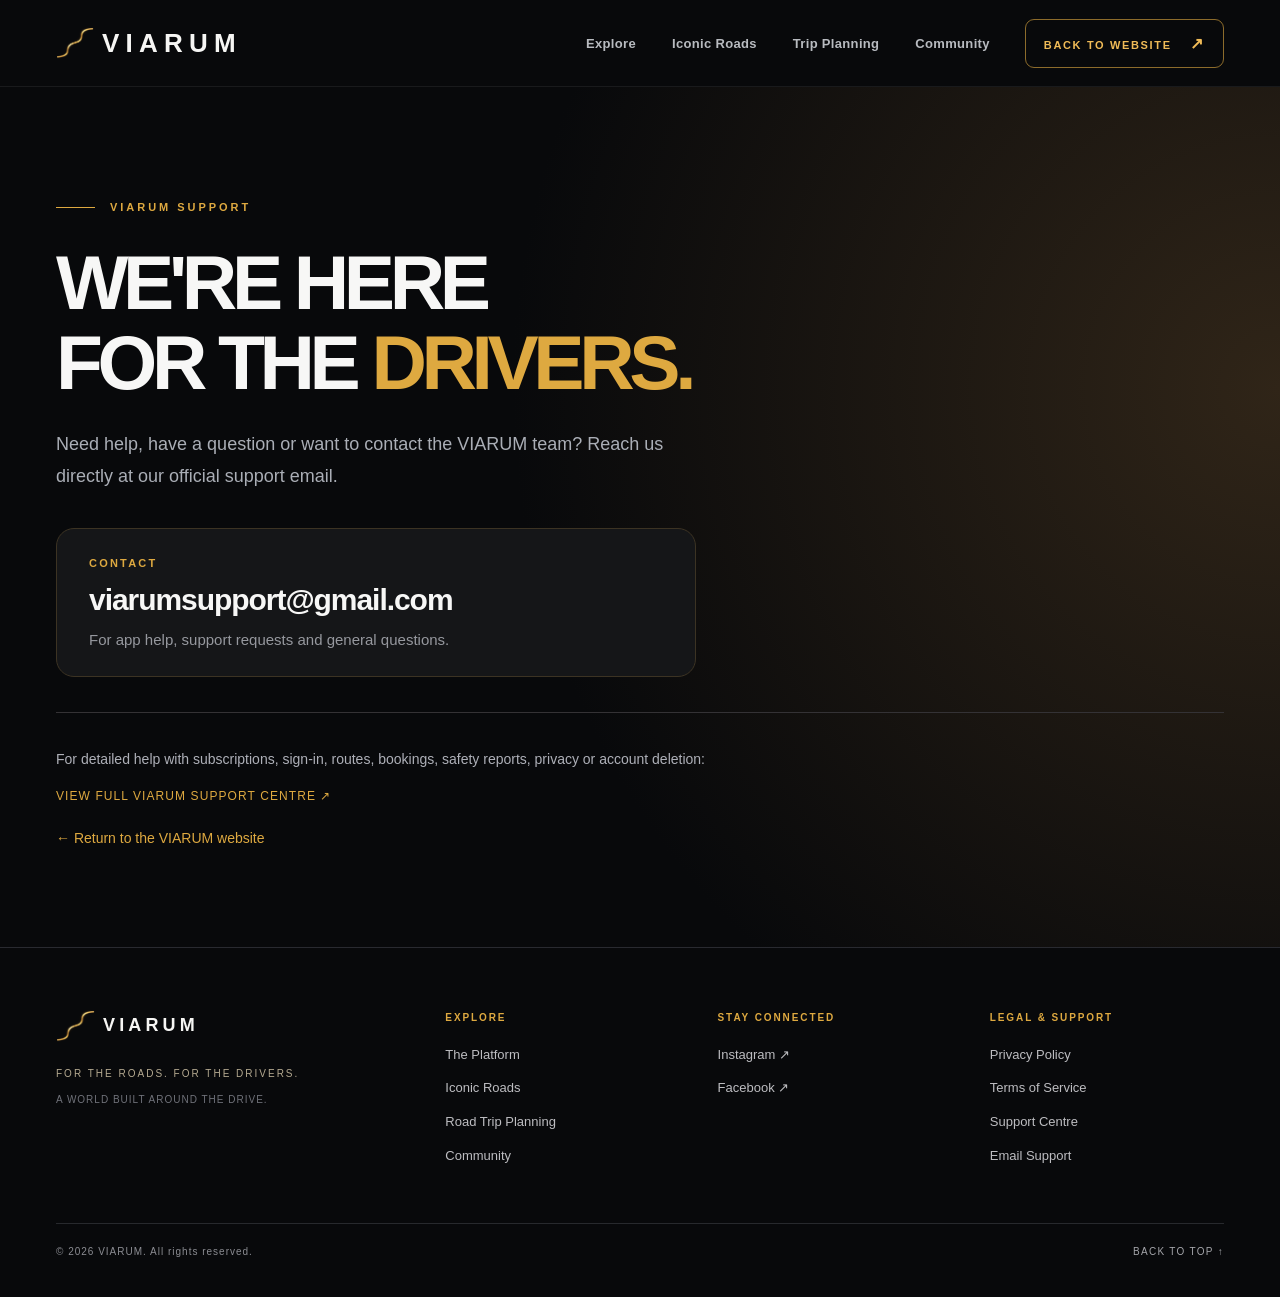
==== commit 899583bf: "Restore the original website symbol with its gold stroke repaired" ====
--- a/support.html
+++ b/support.html
@@ -4,7 +4,7 @@
   <meta charset="utf-8"><meta name="viewport" content="width=device-width, initial-scale=1">
   <meta name="theme-color" content="#08090b">
   <meta name="description" content="VIARUM support and contact information.">
-  <link rel="icon" type="image/png" href="assets/viarum-reference-icon.png">
+  <link rel="icon" type="image/png" href="assets/favicon.png">
   <link rel="stylesheet" href="styles.css">
   <title>Support | VIARUM</title>
   <script src="script.js" defer></script>
@@ -13,7 +13,7 @@
   <a class="skip" href="#main">Skip to main content</a>
   <header class="site-header">
     <div class="container header-inner">
-      <a class="brand" href="index.html"><img class="brand-mark" src="assets/viarum-reference-mark.webp" alt="" width="38" height="38"><span class="brand-name">VIARUM</span></a>
+      <a class="brand" href="index.html"><img class="brand-mark" src="assets/viarum-mark-repaired.webp" alt="" width="38" height="38"><span class="brand-name">VIARUM</span></a>
       <nav class="desktop-nav" aria-label="Main navigation"><a href="index.html#explore">Explore</a><a href="index.html#roads">Iconic Roads</a><a href="index.html#planner">Trip Planning</a><a href="index.html#community">Community</a></nav>
       <div class="nav-end"><a class="nav-cta" href="index.html">BACK TO WEBSITE <span aria-hidden="true">↗</span></a><button type="button" class="menu-toggle" aria-label="Open navigation" aria-controls="mobile-nav" aria-expanded="false"><span></span><span></span></button></div>
     </div>
@@ -22,7 +22,7 @@
   <main id="main" class="support-main"><div class="container support-content"><p class="eyebrow"><span class="gold-rule"></span> VIARUM SUPPORT</p><h1>WE'RE HERE<br>FOR THE <em>DRIVERS.</em></h1><p>Need help, have a question or want to contact the VIARUM team? Reach us directly at our official support email.</p><div class="support-panel"><p>CONTACT</p><a href="mailto:viarumsupport@gmail.com">viarumsupport@gmail.com</a><span>For app help, support requests and general questions.</span></div><div class="support-more"><p>For detailed help with subscriptions, sign-in, routes, bookings, safety reports, privacy or account deletion:</p><a class="text-back" href="https://viarumapp.github.io/viarum/support.html">VIEW FULL VIARUM SUPPORT CENTRE ↗</a></div><a class="text-back" href="index.html">← Return to the VIARUM website</a></div></main>
   <footer class="site-footer">
  <div class="container footer-inner footer-luxe">
-  <div class="footer-identity"><a class="footer-brand" href="index.html" aria-label="VIARUM home"><img src="assets/viarum-reference-mark.webp" alt="" width="40" height="35"><span>VIARUM</span></a><p>FOR THE ROADS. FOR THE DRIVERS.</p><span class="footer-tagline">A WORLD BUILT AROUND THE DRIVE.</span></div>
+  <div class="footer-identity"><a class="footer-brand" href="index.html" aria-label="VIARUM home"><img src="assets/viarum-mark-repaired.webp" alt="" width="40" height="35"><span>VIARUM</span></a><p>FOR THE ROADS. FOR THE DRIVERS.</p><span class="footer-tagline">A WORLD BUILT AROUND THE DRIVE.</span></div>
   <div class="footer-group"><p class="footer-heading">EXPLORE</p><nav aria-label="Explore"><a href="index.html#explore">The Platform</a><a href="index.html#roads">Iconic Roads</a><a href="index.html#planner">Road Trip Planning</a><a href="index.html#community">Community</a></nav></div>
   <div class="footer-group"><p class="footer-heading">STAY CONNECTED</p><nav aria-label="Social media"><a href="https://www.instagram.com/viarumapp/" target="_blank" rel="noopener noreferrer">Instagram ↗</a><a href="https://www.facebook.com/1287284864467090/">Facebook ↗</a></nav></div>
   <div class="footer-group"><p class="footer-heading">LEGAL & SUPPORT</p><nav aria-label="Legal and support"><a href="https://viarumapp.github.io/viarum/privacy.html">Privacy Policy</a><a href="https://viarumapp.github.io/viarum/terms.html">Terms of Service</a><a href="https://viarumapp.github.io/viarum/support.html">Support Centre</a><a href="mailto:viarumsupport@gmail.com">Email Support</a></nav></div>
